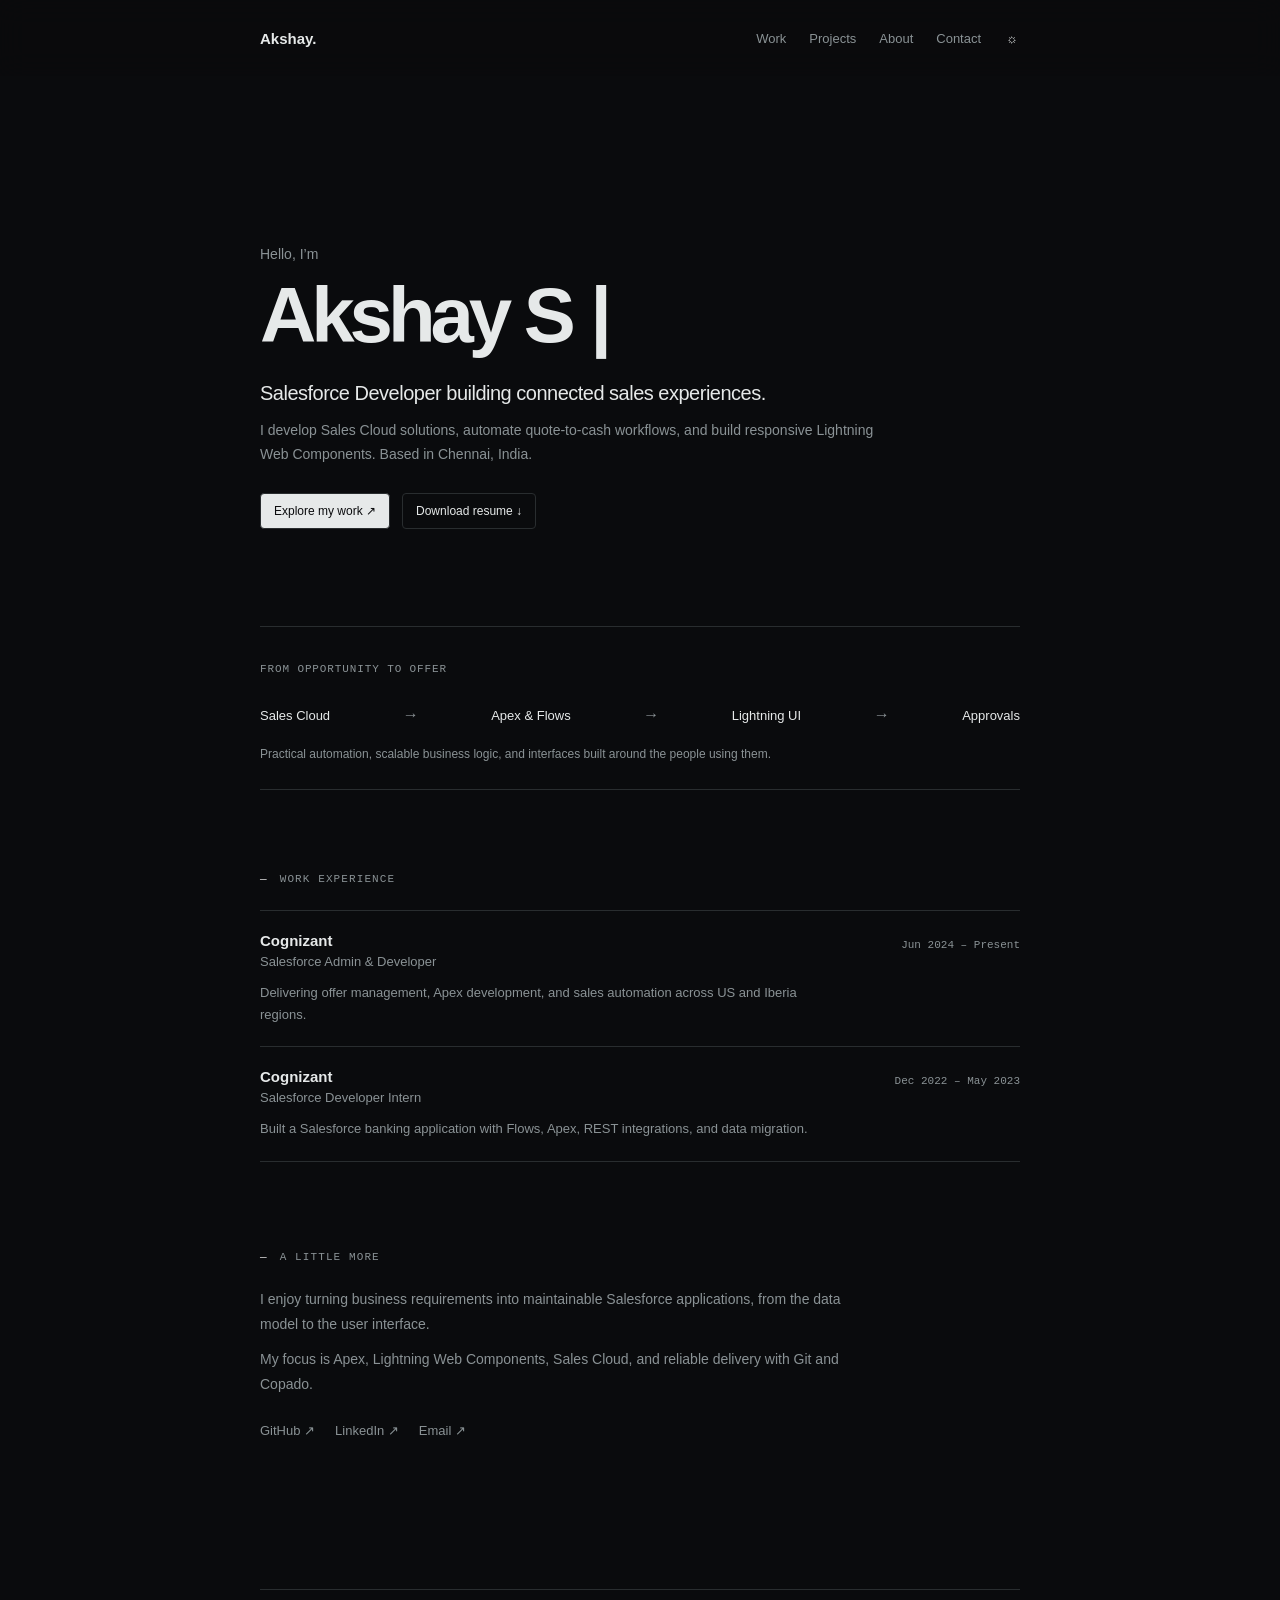
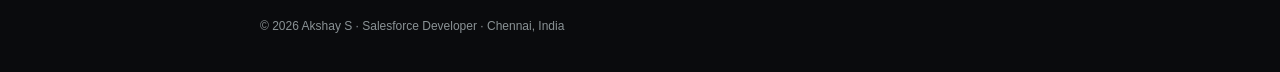
==== site/index.html @ 5028d31e "Add files via upload" ====
<!doctype html><html lang="en"><head><meta charset="UTF-8"><meta name="viewport" content="width=device-width, initial-scale=1"><meta name="theme-color" content="#0a0b0d"><meta name="description" content="Akshay S, Salesforce Developer in Chennai. Apex, Lightning Web Components, Sales Cloud, and business process automation."><meta property="og:title" content="Akshay S | Salesforce Developer"><meta property="og:type" content="website"><title>Akshay S | Salesforce Developer</title><link rel="icon" href="./favicon.svg" type="image/svg+xml"><link rel="stylesheet" href="./style.css"><script src="./script.js" defer></script></head><body><a class="skip" href="#main">Skip to content</a><header class="journal-nav"><nav aria-label="Main navigation"><a class="journal-brand" href="./">Akshay.</a><button class="journal-menu" aria-label="Toggle navigation" aria-expanded="false" aria-controls="nav-links">☰</button><div class="journal-links" id="nav-links"><a href="./work/">Work</a><a href="./projects/">Projects</a><a href="./about/">About</a><a href="./contact/">Contact</a><button class="theme-toggle" aria-label="Switch to light theme">☼</button></div></nav></header><main class="journal-main" id="main"><section class="journal-hero"><p>Hello, I’m</p><h1>Akshay S<span class="name-cursor" aria-hidden="true">|</span></h1><h2>Salesforce Developer building connected sales experiences.</h2><p class="journal-subtitle">I develop Sales Cloud solutions, automate quote-to-cash workflows, and build responsive Lightning Web Components. Based in Chennai, India.</p><div class="hero-actions"><a class="journal-button primary" href="projects/">Explore my work ↗</a><a class="journal-button" href="Akshay_S_Salesforce_Resume.pdf" download>Download resume ↓</a></div></section>
<section class="flow" aria-label="Salesforce workflow"><p>From opportunity to offer</p><div class="flow-track"><span>Sales Cloud</span><i aria-hidden="true">→</i><span>Apex &amp; Flows</span><i aria-hidden="true">→</i><span>Lightning UI</span><i aria-hidden="true">→</i><span>Approvals</span></div><small>Practical automation, scalable business logic, and interfaces built around the people using them.</small></section>
<section class="journal-section"><h2 class="journal-label"><span aria-hidden="true">—</span>Work experience</h2><div class="compact-list"><a href="work/"><div><strong>Cognizant</strong><span>Salesforce Admin &amp; Developer</span><p>Delivering offer management, Apex development, and sales automation across US and Iberia regions.</p></div><time>Jun 2024 – Present</time></a><a href="work/"><div><strong>Cognizant</strong><span>Salesforce Developer Intern</span><p>Built a Salesforce banking application with Flows, Apex, REST integrations, and data migration.</p></div><time>Dec 2022 – May 2023</time></a></div></section><section class="journal-section little-more"><h2 class="journal-label"><span aria-hidden="true">—</span>A little more</h2><p>I enjoy turning business requirements into maintainable Salesforce applications, from the data model to the user interface.</p><p>My focus is Apex, Lightning Web Components, Sales Cloud, and reliable delivery with Git and Copado.</p><div class="journal-socials"><a href="https://github.com/Akshayy-18" target="_blank" rel="noreferrer">GitHub ↗</a><a href="https://www.linkedin.com/in/akshay-s-6a8686395" target="_blank" rel="noreferrer">LinkedIn ↗</a><a href="mailto:sankarakshay08@gmail.com">Email ↗</a></div></section></main><footer class="journal-footer">© 2026 Akshay S · Salesforce Developer · Chennai, India</footer></body></html>
---- site/style.css ----
:root{--bg:#0a0b0d;--ink:#e6e9e9;--muted:#8a9295;--line:#292d2f;--accent:#e2e2e2}html[data-theme='light']{--bg:#f6f7f5;--ink:#161a1a;--muted:#626b6d;--line:#d9dddd;--accent:#444444}html[data-theme='light'] body,html[data-theme='light'] .journal-nav{background:var(--bg);color:var(--ink)}body{background:var(--bg);color:var(--ink);transition:background .2s,color .2s}.nav-wrap,footer:not(.journal-footer){display:none}.journal-nav{position:sticky;top:0;z-index:10;background:color-mix(in srgb,var(--bg) 90%,transparent);backdrop-filter:blur(14px)}.journal-nav nav,.journal-main,.journal-footer{width:min(760px,calc(100% - 44px));margin:auto}.journal-nav nav{height:76px;display:flex;align-items:center;justify-content:space-between}.journal-brand{font-weight:700;font-size:15px}.journal-links{display:flex;align-items:center;gap:23px;font-size:13px;color:var(--muted)}.journal-links a:hover,.journal-socials a:hover{color:var(--ink)}.theme-toggle,.journal-menu{background:transparent;color:var(--ink);border:0;display:grid;place-items:center;padding:2px;cursor:pointer}.journal-menu{display:none}.journal-hero{padding:137px 0 135px;min-height:560px;display:flex;flex-direction:column;justify-content:center}.journal-hero>p:first-child{font-size:14px;color:var(--muted);margin:0 0 14px}.journal-hero h1{font-size:clamp(52px,9vw,78px);line-height:1;letter-spacing:-.065em;margin:0 0 25px;color:var(--ink)}.journal-hero h2{font-size:20px;font-weight:500;letter-spacing:-.025em;margin:0 0 10px}.journal-subtitle{font-size:14px;line-height:1.75;color:var(--muted);max-width:630px;margin:0}.journal-section{padding:0 0 86px}.journal-label{font:11px 'DM Mono',monospace;letter-spacing:.1em;text-transform:uppercase;color:var(--muted);margin:0 0 20px}.journal-label span{color:var(--accent);padding-right:12px}.compact-list>a{display:flex;justify-content:space-between;gap:25px;padding:21px 0;border-top:1px solid var(--line);transition:.15s}.compact-list>a:last-child{border-bottom:1px solid var(--line)}.compact-list strong{display:block;font-size:15px;font-weight:600;margin-bottom:5px}.compact-list span{display:block;color:var(--muted);font-size:13px}.compact-list p{font-size:13px;color:var(--muted);line-height:1.65;margin:13px 0 0;max-width:560px}.compact-list time,.detail-head time{font:11px 'DM Mono',monospace;color:var(--muted);white-space:nowrap;padding-top:4px}.compact-list>a:hover strong{color:var(--accent)}.little-more{max-width:610px}.little-more>p{font-size:14px;line-height:1.75;color:var(--muted);margin:0 0 11px}.journal-socials{display:flex;gap:20px;margin-top:27px;font-size:13px;color:var(--muted)}.journal-footer{border-top:1px solid var(--line);padding:29px 0 38px;font-size:12px;color:var(--muted)}.page-intro{padding:85px 0 68px;max-width:680px}.back{display:inline-flex;align-items:center;gap:7px;color:var(--muted);font-size:12px;margin-bottom:55px}.page-intro>p{font:11px 'DM Mono',monospace;letter-spacing:.1em;text-transform:uppercase;color:var(--accent);margin:0 0 15px}.page-intro h1{font-size:clamp(38px,6vw,58px);line-height:1.07;letter-spacing:-.055em;margin:0;color:var(--ink)}.page-intro>span{font-size:13px;color:var(--muted);display:block;margin-top:15px}.detail-block{border-top:1px solid var(--line);padding:28px 0}.detail-block.secondary-detail{border-bottom:1px solid var(--line)}.detail-head{display:flex;justify-content:space-between;gap:20px}.detail-head h2{font-size:17px;margin:0 0 5px}.detail-head p,.secondary-detail>p{font-size:13px;color:var(--muted);margin:0}.detail-lead{font-size:15px;line-height:1.7;margin:27px 0 19px}.detail-block ul{padding-left:19px;margin:0;display:grid;gap:10px}.detail-block li{font-size:13px;line-height:1.65;color:var(--muted)}.small-detail,.credentials,.about-copy,.project-overview,.project-architecture,.decision-block,.implementation{padding:68px 0;border-bottom:1px solid var(--line)}.small-detail p,.about-copy p,.project-overview>p{font-size:15px;line-height:1.8;color:var(--muted);max-width:650px;margin:0}.about-copy p:first-child{font-size:20px;line-height:1.55;color:var(--ink);margin-bottom:25px}.project-listing{display:block;border-top:1px solid var(--line);border-bottom:1px solid var(--line);padding:29px 0;color:var(--muted)}.project-listing p{font:11px 'DM Mono',monospace;color:var(--accent);text-transform:uppercase;margin:0 0 22px}.project-listing h2{display:flex;align-items:center;justify-content:space-between;color:var(--ink);font-size:30px;letter-spacing:-.045em;margin:0 0 8px}.project-listing span{font-size:13px}.project-listing div{font-size:13px;line-height:1.7;max-width:600px;margin-top:20px}.project-listing:hover h2{color:var(--accent)}.project-architecture .architecture{max-width:none}.decision-block>div{display:grid;grid-template-columns:1fr 1fr;gap:10px}.decision-block article{border:1px solid var(--line);padding:17px}.decision-block h3{font-size:13px;margin:0 0 8px}.decision-block p,.implementation p{font-size:13px;color:var(--muted);line-height:1.7;margin:0}.implementation>div{display:grid;gap:15px;max-width:700px}.implementation b{color:var(--ink)}.journal-button{margin-top:26px;display:inline-flex;align-items:center;gap:8px;border:1px solid var(--line);padding:10px 13px;font-size:12px}.credentials p{border-top:1px solid var(--line);padding:14px 0;margin:0;font-size:13px;color:var(--muted)}.credentials p:last-child{border-bottom:1px solid var(--line)}.credentials span{float:right;font:11px 'DM Mono',monospace}.contact-page{min-height:570px}.contact-list{margin-top:35px;display:grid;gap:13px}.contact-list a{font-size:15px;color:var(--muted);display:flex;align-items:center;gap:6px}.contact-list a:hover{color:var(--accent)}@media(max-width:620px){.journal-nav nav,.journal-main,.journal-footer{width:min(100% - 36px,760px)}.journal-nav nav{height:64px}.journal-menu{display:block}.journal-links{display:none;position:absolute;top:64px;left:0;right:0;background:var(--bg);border-top:1px solid var(--line);border-bottom:1px solid var(--line);padding:10px 18px;flex-direction:column;align-items:flex-start;gap:0}.journal-links.open{display:flex}.journal-links a,.theme-toggle{padding:11px 0}.journal-hero{padding:92px 0 86px;min-height:480px}.journal-hero h1{font-size:52px}.journal-hero h2{font-size:18px}.journal-section{padding-bottom:65px}.compact-list>a{gap:13px}.compact-list time{font-size:10px}.page-intro{padding:60px 0 50px}.back{margin-bottom:38px}.detail-head{flex-direction:column;gap:6px}.decision-block>div{grid-template-columns:1fr}.small-detail,.credentials,.about-copy,.project-overview,.project-architecture,.decision-block,.implementation{padding:48px 0}}

.name-cursor{display:inline-block;margin-left:.25em;font-weight:700;letter-spacing:0;animation:name-cursor-blink 1s steps(1,end) infinite}@keyframes name-cursor-blink{0%,49%{opacity:1}50%,100%{opacity:0}}@media(prefers-reduced-motion:reduce){.name-cursor{animation:none}}

*{box-sizing:border-box}html{scroll-behavior:smooth}body{margin:0;font-family:Inter,Arial,sans-serif;-webkit-font-smoothing:antialiased}a{color:inherit;text-decoration:none}button{font:inherit}a:focus-visible,button:focus-visible,summary:focus-visible{outline:2px solid #a9d7f5;outline-offset:6px}.skip{position:absolute;left:16px;top:-60px}.skip:focus{top:12px;z-index:100;background:var(--bg);padding:12px}.journal-hero{padding-bottom:65px;min-height:550px}.journal-hero h2{line-height:1.45}.hero-actions{display:flex;gap:12px;flex-wrap:wrap}.journal-button{border-radius:4px}.journal-button:hover{background:var(--line)}.journal-button.primary{background:var(--ink);color:var(--bg)}.journal-footer{margin-top:65px}.flow{margin:0 0 80px;padding:25px 0;border-top:1px solid var(--line);border-bottom:1px solid var(--line)}.flow>p{font:11px monospace;letter-spacing:.08em;text-transform:uppercase;color:var(--muted)}.flow-track{display:flex;align-items:center;justify-content:space-between;gap:10px;padding:20px 0}.flow-track span{font-size:13px}.flow-track i{font-style:normal;color:var(--muted)}.flow small{font-size:12px;line-height:1.7;color:var(--muted)}.tags{display:flex;gap:8px;flex-wrap:wrap;margin:20px 0}.tags span{font:11px monospace;border:1px solid var(--line);padding:7px 10px;color:var(--muted);border-radius:3px}.project-listing{margin-bottom:20px}.project-listing h2{line-height:1.3}.project-listing details{margin-top:20px;font-size:13px;line-height:1.8}.project-listing summary{cursor:pointer;color:var(--ink)}.project-listing details p{font:inherit;text-transform:none;line-height:1.8;margin-top:15px}.credential-note{font-size:12px;color:var(--muted);line-height:1.7}.skill-row{padding:16px 0;border-top:1px solid var(--line)}.skill-row h3{font-size:13px;margin:0 0 10px}.skill-row p{font-size:13px}.contact-list a{overflow-wrap:anywhere}.compact-list time{line-height:1.7}.journal-label{line-height:1.8}.credentials{padding-top:10px}.page-intro{padding-bottom:45px}@media(max-width:620px){.compact-list>a{flex-direction:column}.flow-track{flex-wrap:wrap;justify-content:flex-start;gap:14px}.journal-hero{min-height:480px}.project-listing h2{font-size:25px}.contact-list a{font-size:14px}}@media(prefers-reduced-motion:reduce){html{scroll-behavior:auto}*{transition:none!important}}
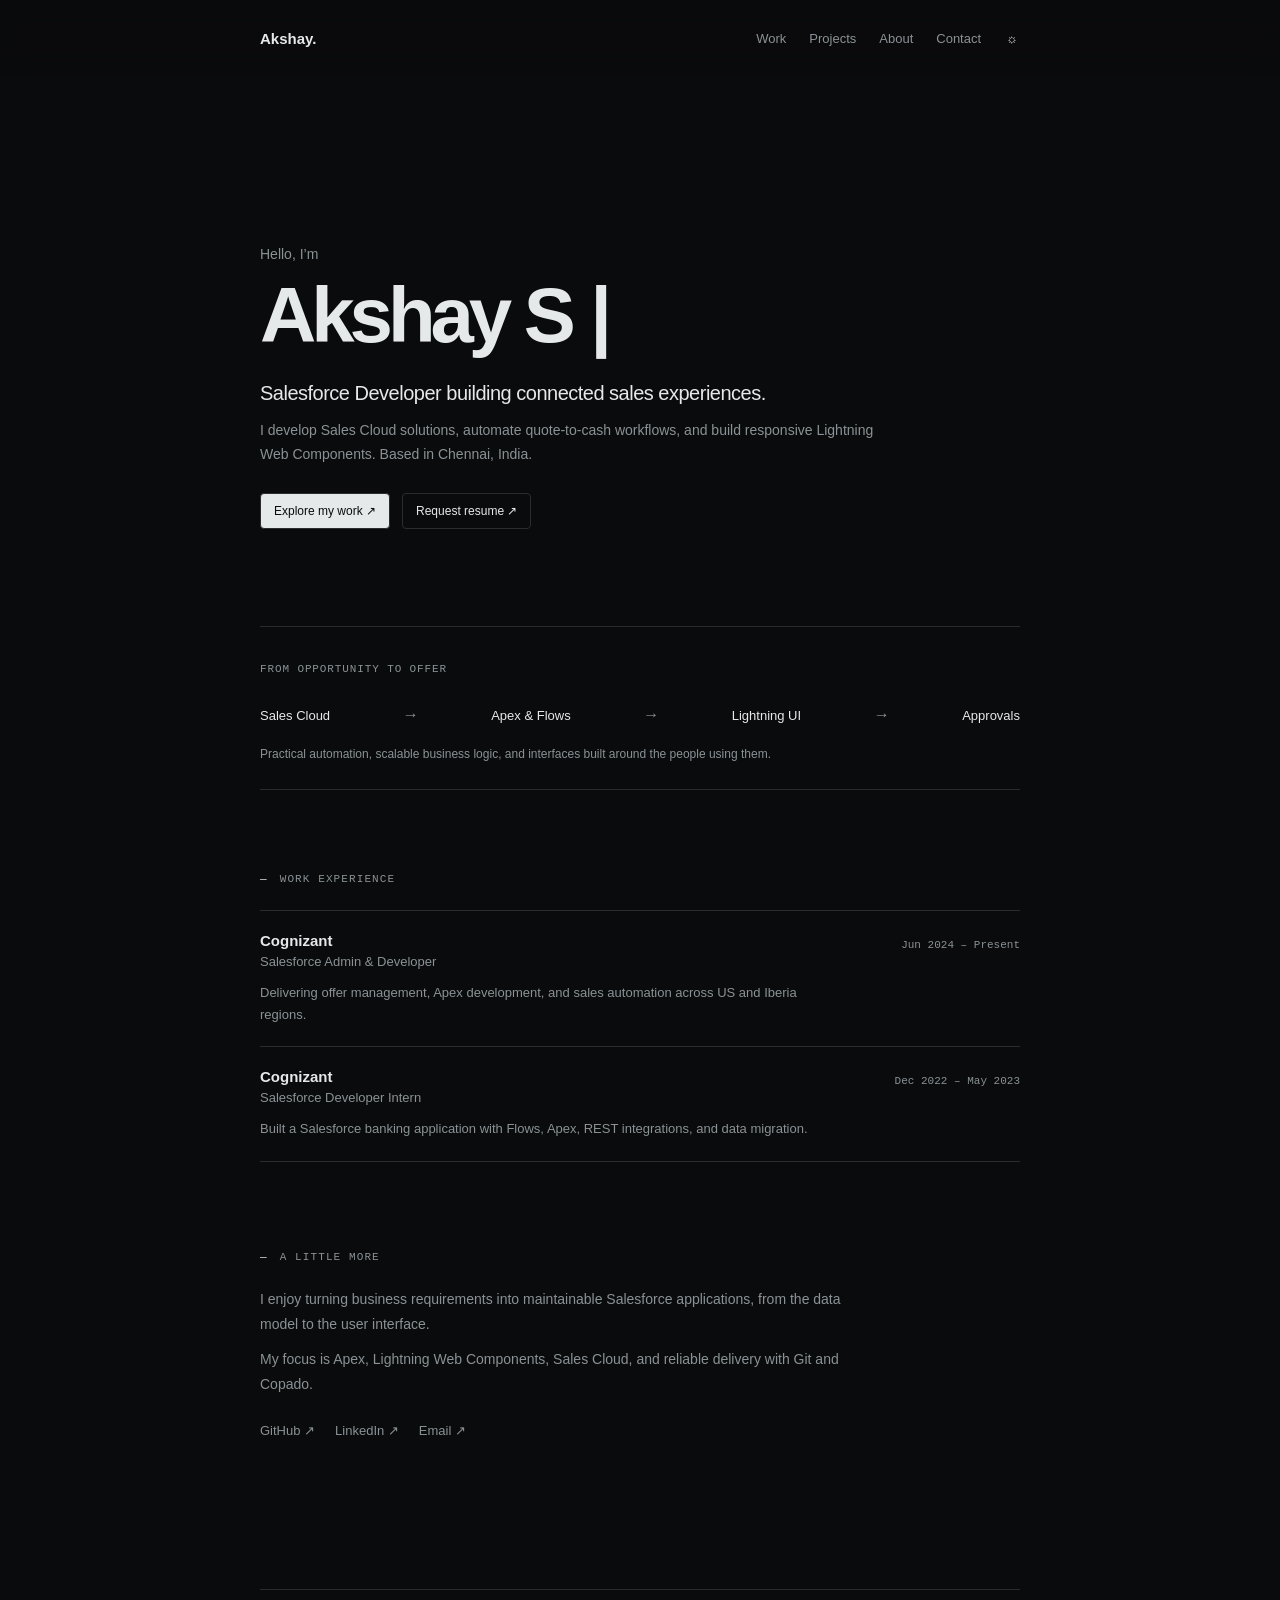
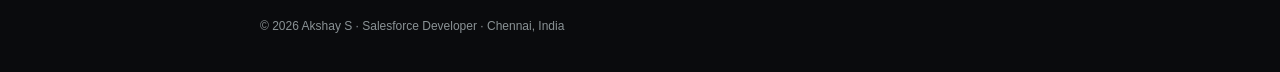
==== commit 3508e09c: "Add files via upload" ====
--- a/site/index.html
+++ b/site/index.html
@@ -1,3 +1,3 @@
-<!doctype html><html lang="en"><head><meta charset="UTF-8"><meta name="viewport" content="width=device-width, initial-scale=1"><meta name="theme-color" content="#0a0b0d"><meta name="description" content="Akshay S, Salesforce Developer in Chennai. Apex, Lightning Web Components, Sales Cloud, and business process automation."><meta property="og:title" content="Akshay S | Salesforce Developer"><meta property="og:type" content="website"><title>Akshay S | Salesforce Developer</title><link rel="icon" href="./favicon.svg" type="image/svg+xml"><link rel="stylesheet" href="./style.css"><script src="./script.js" defer></script></head><body><a class="skip" href="#main">Skip to content</a><header class="journal-nav"><nav aria-label="Main navigation"><a class="journal-brand" href="./">Akshay.</a><button class="journal-menu" aria-label="Toggle navigation" aria-expanded="false" aria-controls="nav-links">☰</button><div class="journal-links" id="nav-links"><a href="./work/">Work</a><a href="./projects/">Projects</a><a href="./about/">About</a><a href="./contact/">Contact</a><button class="theme-toggle" aria-label="Switch to light theme">☼</button></div></nav></header><main class="journal-main" id="main"><section class="journal-hero"><p>Hello, I’m</p><h1>Akshay S<span class="name-cursor" aria-hidden="true">|</span></h1><h2>Salesforce Developer building connected sales experiences.</h2><p class="journal-subtitle">I develop Sales Cloud solutions, automate quote-to-cash workflows, and build responsive Lightning Web Components. Based in Chennai, India.</p><div class="hero-actions"><a class="journal-button primary" href="projects/">Explore my work ↗</a><a class="journal-button" href="Akshay_S_Salesforce_Resume.pdf" download>Download resume ↓</a></div></section>
+<!doctype html><html lang="en"><head><meta charset="UTF-8"><meta name="viewport" content="width=device-width, initial-scale=1"><meta name="theme-color" content="#0a0b0d"><meta name="description" content="Akshay S, Salesforce Developer in Chennai. Apex, Lightning Web Components, Sales Cloud, and business process automation."><meta property="og:title" content="Akshay S | Salesforce Developer"><meta property="og:type" content="website"><title>Akshay S | Salesforce Developer</title><link rel="icon" href="./favicon.svg" type="image/svg+xml"><link rel="stylesheet" href="./style.css"><script src="./script.js" defer></script></head><body><a class="skip" href="#main">Skip to content</a><header class="journal-nav"><nav aria-label="Main navigation"><a class="journal-brand" href="./">Akshay.</a><button class="journal-menu" aria-label="Toggle navigation" aria-expanded="false" aria-controls="nav-links">☰</button><div class="journal-links" id="nav-links"><a href="./work/">Work</a><a href="./projects/">Projects</a><a href="./about/">About</a><a href="./contact/">Contact</a><button class="theme-toggle" aria-label="Switch to light theme">☼</button></div></nav></header><main class="journal-main" id="main"><section class="journal-hero"><p>Hello, I’m</p><h1>Akshay S<span class="name-cursor" aria-hidden="true">|</span></h1><h2>Salesforce Developer building connected sales experiences.</h2><p class="journal-subtitle">I develop Sales Cloud solutions, automate quote-to-cash workflows, and build responsive Lightning Web Components. Based in Chennai, India.</p><div class="hero-actions"><a class="journal-button primary" href="projects/">Explore my work ↗</a><a class="journal-button" href="mailto:sankarakshay08@gmail.com?subject=Resume%20request">Request resume ↗</a></div></section>
 <section class="flow" aria-label="Salesforce workflow"><p>From opportunity to offer</p><div class="flow-track"><span>Sales Cloud</span><i aria-hidden="true">→</i><span>Apex &amp; Flows</span><i aria-hidden="true">→</i><span>Lightning UI</span><i aria-hidden="true">→</i><span>Approvals</span></div><small>Practical automation, scalable business logic, and interfaces built around the people using them.</small></section>
 <section class="journal-section"><h2 class="journal-label"><span aria-hidden="true">—</span>Work experience</h2><div class="compact-list"><a href="work/"><div><strong>Cognizant</strong><span>Salesforce Admin &amp; Developer</span><p>Delivering offer management, Apex development, and sales automation across US and Iberia regions.</p></div><time>Jun 2024 – Present</time></a><a href="work/"><div><strong>Cognizant</strong><span>Salesforce Developer Intern</span><p>Built a Salesforce banking application with Flows, Apex, REST integrations, and data migration.</p></div><time>Dec 2022 – May 2023</time></a></div></section><section class="journal-section little-more"><h2 class="journal-label"><span aria-hidden="true">—</span>A little more</h2><p>I enjoy turning business requirements into maintainable Salesforce applications, from the data model to the user interface.</p><p>My focus is Apex, Lightning Web Components, Sales Cloud, and reliable delivery with Git and Copado.</p><div class="journal-socials"><a href="https://github.com/Akshayy-18" target="_blank" rel="noreferrer">GitHub ↗</a><a href="https://www.linkedin.com/in/akshay-s-6a8686395" target="_blank" rel="noreferrer">LinkedIn ↗</a><a href="mailto:sankarakshay08@gmail.com">Email ↗</a></div></section></main><footer class="journal-footer">© 2026 Akshay S · Salesforce Developer · Chennai, India</footer></body></html>
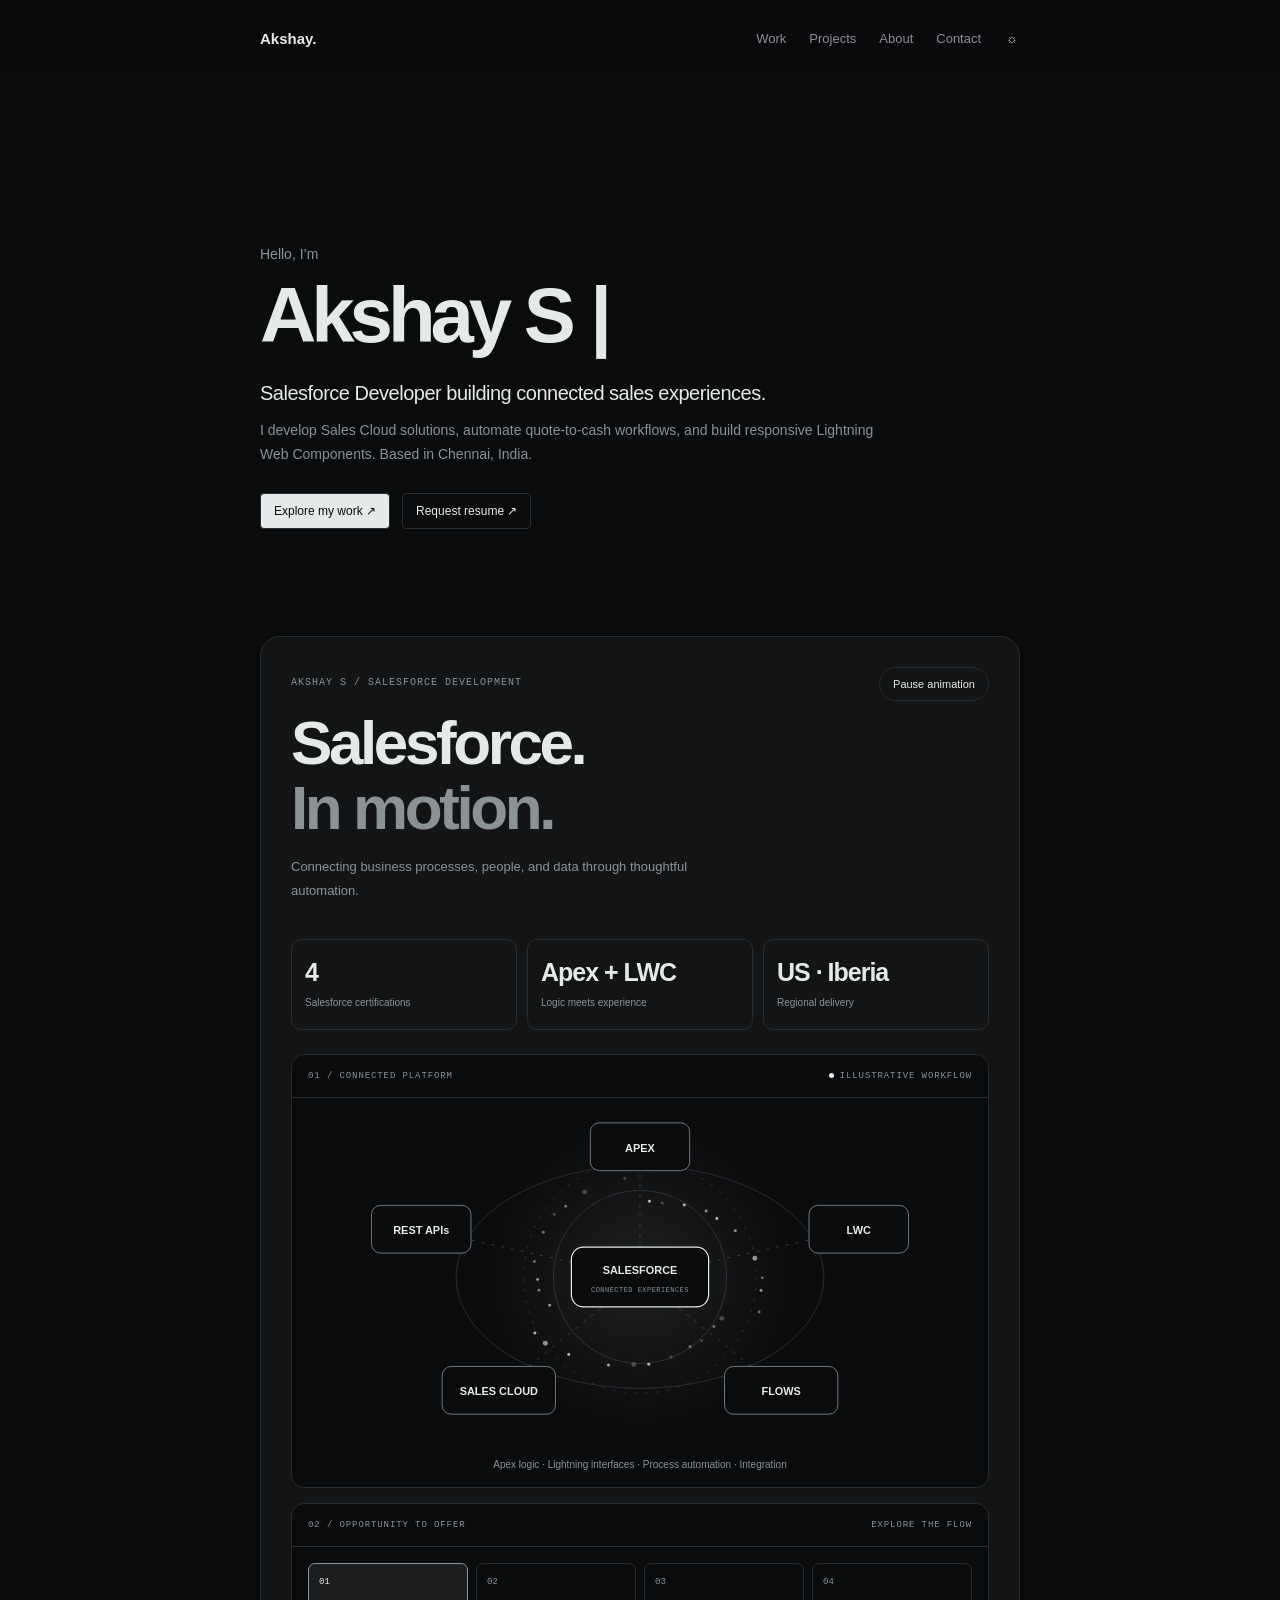
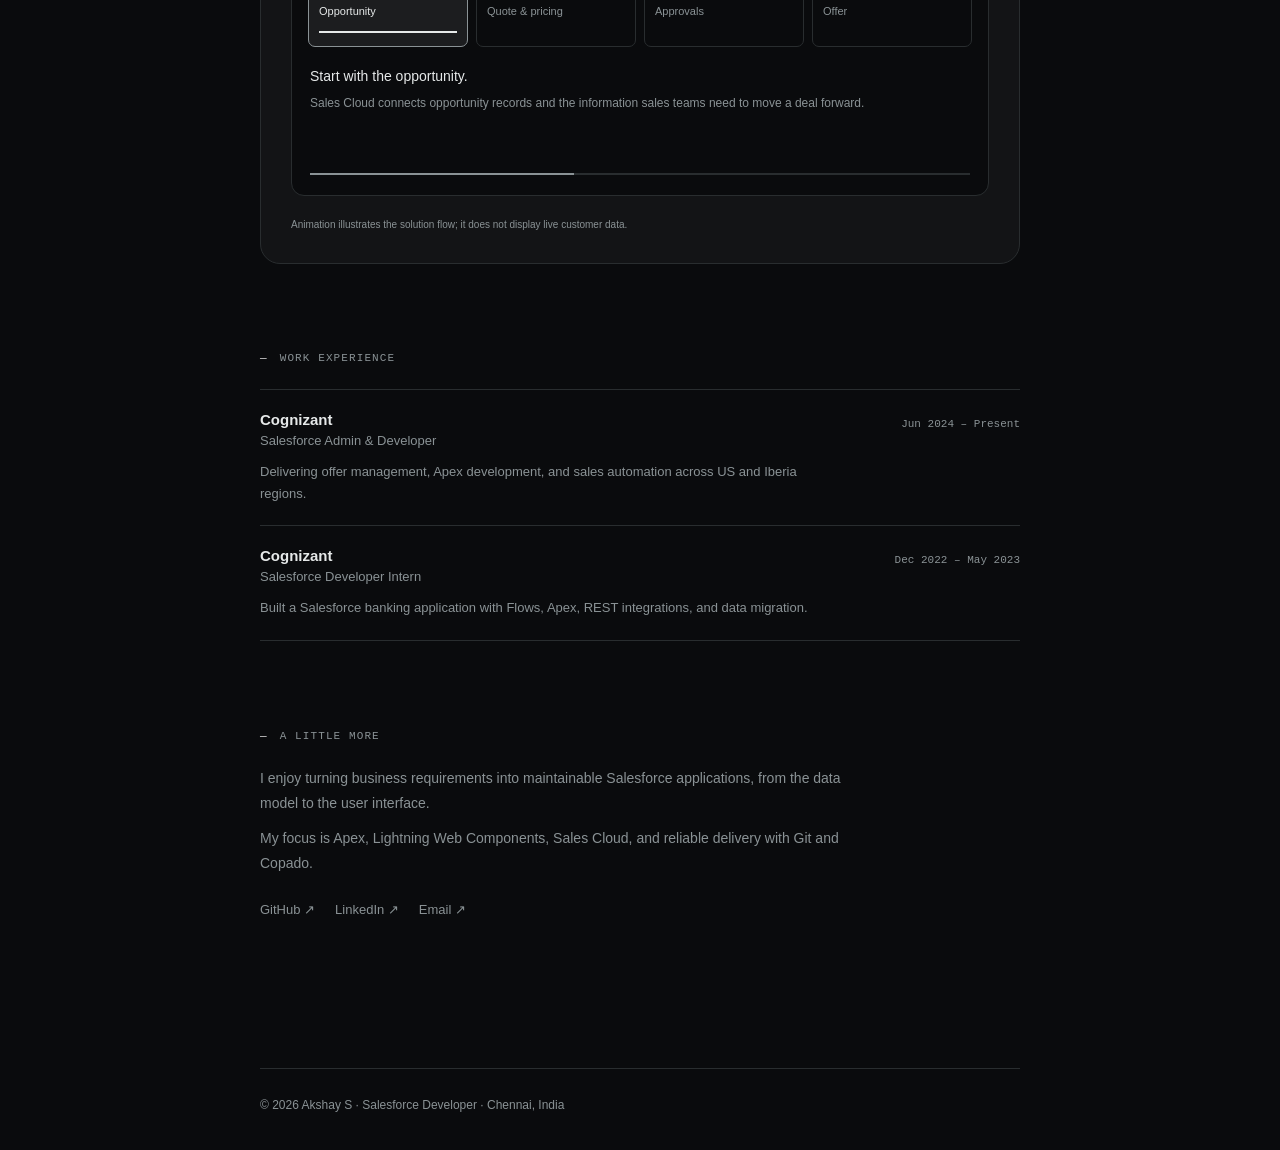
==== commit b1841aae: "Add Salesforce orbit and interactive workflow animations" ====
--- a/site/index.html
+++ b/site/index.html
@@ -1,3 +1,6 @@
 <!doctype html><html lang="en"><head><meta charset="UTF-8"><meta name="viewport" content="width=device-width, initial-scale=1"><meta name="theme-color" content="#0a0b0d"><meta name="description" content="Akshay S, Salesforce Developer in Chennai. Apex, Lightning Web Components, Sales Cloud, and business process automation."><meta property="og:title" content="Akshay S | Salesforce Developer"><meta property="og:type" content="website"><title>Akshay S | Salesforce Developer</title><link rel="icon" href="./favicon.svg" type="image/svg+xml"><link rel="stylesheet" href="./style.css"><script src="./script.js" defer></script></head><body><a class="skip" href="#main">Skip to content</a><header class="journal-nav"><nav aria-label="Main navigation"><a class="journal-brand" href="./">Akshay.</a><button class="journal-menu" aria-label="Toggle navigation" aria-expanded="false" aria-controls="nav-links">☰</button><div class="journal-links" id="nav-links"><a href="./work/">Work</a><a href="./projects/">Projects</a><a href="./about/">About</a><a href="./contact/">Contact</a><button class="theme-toggle" aria-label="Switch to light theme">☼</button></div></nav></header><main class="journal-main" id="main"><section class="journal-hero"><p>Hello, I’m</p><h1>Akshay S<span class="name-cursor" aria-hidden="true">|</span></h1><h2>Salesforce Developer building connected sales experiences.</h2><p class="journal-subtitle">I develop Sales Cloud solutions, automate quote-to-cash workflows, and build responsive Lightning Web Components. Based in Chennai, India.</p><div class="hero-actions"><a class="journal-button primary" href="projects/">Explore my work ↗</a><a class="journal-button" href="mailto:sankarakshay08@gmail.com?subject=Resume%20request">Request resume ↗</a></div></section>
-<section class="flow" aria-label="Salesforce workflow"><p>From opportunity to offer</p><div class="flow-track"><span>Sales Cloud</span><i aria-hidden="true">→</i><span>Apex &amp; Flows</span><i aria-hidden="true">→</i><span>Lightning UI</span><i aria-hidden="true">→</i><span>Approvals</span></div><small>Practical automation, scalable business logic, and interfaces built around the people using them.</small></section>
+<section class="sales-motion" aria-labelledby="motion-title"><div class="motion-top"><div><p class="motion-eyebrow">AKSHAY S / SALESFORCE DEVELOPMENT</p><h2 id="motion-title">Salesforce.<br><em>In motion.</em></h2><p class="motion-intro">Connecting business processes, people, and data through thoughtful automation.</p></div><button class="motion-pause" aria-pressed="false">Pause animation</button></div>
+<div class="motion-stat-row"><div><strong>4</strong><span>Salesforce certifications</span></div><div><strong>Apex + LWC</strong><span>Logic meets experience</span></div><div><strong>US · Iberia</strong><span>Regional delivery</span></div></div>
+<div class="orbit-panel"><div class="orbit-caption"><span>01 / CONNECTED PLATFORM</span><span class="motion-signal"><i></i>ILLUSTRATIVE WORKFLOW</span></div><svg viewBox="0 0 700 360" role="img" aria-labelledby="orbit-title orbit-desc"><title id="orbit-title">Salesforce connected platform</title><desc id="orbit-desc">Apex, Lightning Web Components, Flows, Sales Cloud, and REST APIs connect around Salesforce. Moving particles illustrate connections.</desc><defs><radialGradient id="orbit-glow"><stop stop-color="currentColor" stop-opacity=".09"/><stop offset="1" stop-color="currentColor" stop-opacity="0"/></radialGradient></defs><circle cx="350" cy="180" r="155" fill="url(#orbit-glow)"/><g class="orbit-rings"><circle cx="350" cy="180" r="117"/><circle cx="350" cy="180" r="87"/><ellipse cx="350" cy="180" rx="185" ry="112"/></g><g class="orbit-lines"><path d="M350 180L350 49M350 180L570 132M350 180L492 294M350 180L208 294M350 180L130 132"/></g><g class="orbit-dots" aria-hidden="true"></g><g class="orbit-node"><rect x="300" y="25" width="100" height="48" rx="9"/><text x="350" y="54">APEX</text><rect x="520" y="108" width="100" height="48" rx="9"/><text x="570" y="137">LWC</text><rect x="435" y="270" width="114" height="48" rx="9"/><text x="492" y="299">FLOWS</text><rect x="151" y="270" width="114" height="48" rx="9"/><text x="208" y="299">SALES CLOUD</text><rect x="80" y="108" width="100" height="48" rx="9"/><text x="130" y="137">REST APIs</text></g><g class="orbit-center"><rect x="281" y="150" width="138" height="60" rx="12"/><text x="350" y="177">SALESFORCE</text><text class="orbit-sub" x="350" y="195">CONNECTED EXPERIENCES</text></g></svg><p>Apex logic · Lightning interfaces · Process automation · Integration</p></div>
+<div class="journey-panel"><div class="orbit-caption"><span>02 / OPPORTUNITY TO OFFER</span><span>EXPLORE THE FLOW</span></div><div class="journey-stages" role="group" aria-label="Explore sales workflow"><button class="journey-stage active" data-stage="0" aria-pressed="true"><small>01</small><strong>Opportunity</strong><i></i></button><button class="journey-stage" data-stage="1" aria-pressed="false"><small>02</small><strong>Quote &amp; pricing</strong><i></i></button><button class="journey-stage" data-stage="2" aria-pressed="false"><small>03</small><strong>Approvals</strong><i></i></button><button class="journey-stage" data-stage="3" aria-pressed="false"><small>04</small><strong>Offer</strong><i></i></button></div><div class="journey-detail"><h3>Start with the opportunity.</h3><p>Sales Cloud connects opportunity records and the information sales teams need to move a deal forward.</p></div><div class="journey-progress" aria-hidden="true"><i></i></div></div><p class="motion-note">Animation illustrates the solution flow; it does not display live customer data.</p></section>
 <section class="journal-section"><h2 class="journal-label"><span aria-hidden="true">—</span>Work experience</h2><div class="compact-list"><a href="work/"><div><strong>Cognizant</strong><span>Salesforce Admin &amp; Developer</span><p>Delivering offer management, Apex development, and sales automation across US and Iberia regions.</p></div><time>Jun 2024 – Present</time></a><a href="work/"><div><strong>Cognizant</strong><span>Salesforce Developer Intern</span><p>Built a Salesforce banking application with Flows, Apex, REST integrations, and data migration.</p></div><time>Dec 2022 – May 2023</time></a></div></section><section class="journal-section little-more"><h2 class="journal-label"><span aria-hidden="true">—</span>A little more</h2><p>I enjoy turning business requirements into maintainable Salesforce applications, from the data model to the user interface.</p><p>My focus is Apex, Lightning Web Components, Sales Cloud, and reliable delivery with Git and Copado.</p><div class="journal-socials"><a href="https://github.com/Akshayy-18" target="_blank" rel="noreferrer">GitHub ↗</a><a href="https://www.linkedin.com/in/akshay-s-6a8686395" target="_blank" rel="noreferrer">LinkedIn ↗</a><a href="mailto:sankarakshay08@gmail.com">Email ↗</a></div></section></main><footer class="journal-footer">© 2026 Akshay S · Salesforce Developer · Chennai, India</footer></body></html>
--- a/site/style.css
+++ b/site/style.css
@@ -3,3 +3,5 @@
 .name-cursor{display:inline-block;margin-left:.25em;font-weight:700;letter-spacing:0;animation:name-cursor-blink 1s steps(1,end) infinite}@keyframes name-cursor-blink{0%,49%{opacity:1}50%,100%{opacity:0}}@media(prefers-reduced-motion:reduce){.name-cursor{animation:none}}
 
 *{box-sizing:border-box}html{scroll-behavior:smooth}body{margin:0;font-family:Inter,Arial,sans-serif;-webkit-font-smoothing:antialiased}a{color:inherit;text-decoration:none}button{font:inherit}a:focus-visible,button:focus-visible,summary:focus-visible{outline:2px solid #a9d7f5;outline-offset:6px}.skip{position:absolute;left:16px;top:-60px}.skip:focus{top:12px;z-index:100;background:var(--bg);padding:12px}.journal-hero{padding-bottom:65px;min-height:550px}.journal-hero h2{line-height:1.45}.hero-actions{display:flex;gap:12px;flex-wrap:wrap}.journal-button{border-radius:4px}.journal-button:hover{background:var(--line)}.journal-button.primary{background:var(--ink);color:var(--bg)}.journal-footer{margin-top:65px}.flow{margin:0 0 80px;padding:25px 0;border-top:1px solid var(--line);border-bottom:1px solid var(--line)}.flow>p{font:11px monospace;letter-spacing:.08em;text-transform:uppercase;color:var(--muted)}.flow-track{display:flex;align-items:center;justify-content:space-between;gap:10px;padding:20px 0}.flow-track span{font-size:13px}.flow-track i{font-style:normal;color:var(--muted)}.flow small{font-size:12px;line-height:1.7;color:var(--muted)}.tags{display:flex;gap:8px;flex-wrap:wrap;margin:20px 0}.tags span{font:11px monospace;border:1px solid var(--line);padding:7px 10px;color:var(--muted);border-radius:3px}.project-listing{margin-bottom:20px}.project-listing h2{line-height:1.3}.project-listing details{margin-top:20px;font-size:13px;line-height:1.8}.project-listing summary{cursor:pointer;color:var(--ink)}.project-listing details p{font:inherit;text-transform:none;line-height:1.8;margin-top:15px}.credential-note{font-size:12px;color:var(--muted);line-height:1.7}.skill-row{padding:16px 0;border-top:1px solid var(--line)}.skill-row h3{font-size:13px;margin:0 0 10px}.skill-row p{font-size:13px}.contact-list a{overflow-wrap:anywhere}.compact-list time{line-height:1.7}.journal-label{line-height:1.8}.credentials{padding-top:10px}.page-intro{padding-bottom:45px}@media(max-width:620px){.compact-list>a{flex-direction:column}.flow-track{flex-wrap:wrap;justify-content:flex-start;gap:14px}.journal-hero{min-height:480px}.project-listing h2{font-size:25px}.contact-list a{font-size:14px}}@media(prefers-reduced-motion:reduce){html{scroll-behavior:auto}*{transition:none!important}}
+
+.sales-motion{margin:10px 0 85px;padding:clamp(20px,4vw,30px);border:1px solid var(--line);border-radius:20px;background:color-mix(in srgb,var(--bg) 96%,var(--ink));overflow:hidden}.motion-top{display:flex;justify-content:space-between;gap:20px;align-items:flex-start}.motion-eyebrow,.orbit-caption,.motion-signal{font:10px monospace;letter-spacing:.1em;color:var(--muted)}.motion-top h2{font-size:clamp(40px,7vw,62px);line-height:1.05;letter-spacing:-.055em;margin:22px 0 15px}.motion-top h2 em{font-style:normal;color:var(--muted)}.motion-intro{font-size:13px;line-height:1.8;color:var(--muted);max-width:430px}.motion-pause{flex-shrink:0;background:transparent;border:1px solid var(--line);border-radius:30px;padding:10px 13px;color:var(--ink);font-size:11px;cursor:pointer}.motion-pause:hover{background:var(--line)}.motion-stat-row{display:grid;grid-template-columns:repeat(3,minmax(0,1fr));gap:10px;margin:24px 0}.motion-stat-row>div{border:1px solid var(--line);border-radius:10px;padding:18px 13px}.motion-stat-row strong{display:block;font-size:clamp(18px,3vw,25px);letter-spacing:-.04em}.motion-stat-row span{display:block;font-size:10px;line-height:1.6;color:var(--muted);margin-top:8px}.orbit-panel,.journey-panel{border:1px solid var(--line);border-radius:13px;overflow:hidden;margin-top:15px;background:var(--bg)}.orbit-caption{padding:16px;border-bottom:1px solid var(--line);display:flex;justify-content:space-between;gap:12px;flex-wrap:wrap;font-size:9px}.motion-signal{font-size:9px;display:flex;align-items:center;gap:6px}.motion-signal i{width:5px;height:5px;border-radius:50%;background:var(--ink);animation:signal-pulse 2.4s ease-in-out infinite}.orbit-panel svg{width:100%;height:auto;display:block;color:var(--ink)}.orbit-rings{fill:none;stroke:var(--muted);stroke-width:.7;opacity:.35}.orbit-rings circle:first-child{stroke-dasharray:3 8;transform-origin:350px 180px;animation:orbit-spin 70s linear infinite}.orbit-lines{stroke:var(--muted);fill:none;stroke-dasharray:3 7;opacity:.35}.orbit-node rect,.orbit-center rect{fill:var(--bg);stroke:var(--muted);stroke-width:.8}.orbit-center rect{stroke:var(--ink);stroke-width:1.2}.orbit-node text,.orbit-center text{text-anchor:middle;fill:var(--ink);font:600 11px Arial,sans-serif}.orbit-center .orbit-sub{font:7px monospace;letter-spacing:.5px;fill:var(--muted)}.orbit-dots circle{fill:var(--ink)}.orbit-panel>p{font-size:10px;line-height:1.7;text-align:center;color:var(--muted);padding:0 15px 14px;margin:0}.journey-stages{display:grid;grid-template-columns:repeat(4,minmax(0,1fr));gap:8px;padding:16px}.journey-stage{position:relative;text-align:left;padding:13px 10px;background:var(--bg);border:1px solid var(--line);border-radius:7px;color:var(--muted);cursor:pointer;transition:border-color .25s,background .25s,color .25s}.journey-stage small{font:9px monospace;display:block;margin-bottom:16px}.journey-stage strong{display:block;font-size:11px;line-height:1.5;font-weight:500}.journey-stage.active{border-color:var(--muted);color:var(--ink);background:color-mix(in srgb,var(--bg) 92%,var(--ink))}.journey-stage i{display:block;height:2px;background:var(--ink);margin-top:12px;transform:scaleX(0);transform-origin:left;transition:transform .3s}.journey-stage.active i{transform:scaleX(1)}.journey-detail{padding:0 18px 18px;min-height:105px}.journey-detail h3{font-size:14px;font-weight:500;margin:5px 0 9px}.journey-detail p{font-size:12px;line-height:1.8;color:var(--muted);margin:0}.journey-progress{height:2px;background:var(--line);margin:0 18px 20px;overflow:hidden}.journey-progress i{display:block;height:100%;width:100%;background:var(--muted);transform:scaleX(0);transform-origin:left}.motion-note{font-size:10px;line-height:1.7;color:var(--muted);margin:20px 0 0}.journal-button,.project-listing,.compact-list>a{transition:transform .25s,background .25s}.journal-button:hover{transform:translateY(-2px)}.project-listing:hover{transform:translateX(3px)}.journal-links a{position:relative}.journal-links a:after{content:'';position:absolute;left:0;right:0;bottom:-5px;height:1px;background:var(--ink);transform:scaleX(0);transform-origin:left;transition:transform .25s}.journal-links a:hover:after{transform:scaleX(1)}.reveal-ready{opacity:0;transform:translateY(18px);transition:opacity .7s ease,transform .7s ease}.reveal-ready.is-visible{opacity:1;transform:translateY(0)}.motion-paused .orbit-rings circle,.motion-paused .motion-signal i{animation-play-state:paused}@keyframes orbit-spin{to{transform:rotate(360deg)}}@keyframes signal-pulse{50%{opacity:.25}}@media(max-width:620px){.motion-top{flex-direction:column;gap:8px}.motion-pause{align-self:flex-start}.motion-stat-row{gap:6px}.motion-stat-row>div{padding:14px 9px}.motion-stat-row strong{font-size:17px}.motion-stat-row span{font-size:9px}.journey-stages{grid-template-columns:repeat(2,minmax(0,1fr))}.journey-detail{min-height:130px}.orbit-node text{font-size:12px}.sales-motion{padding:17px;margin-bottom:65px}}@media(prefers-reduced-motion:reduce){.orbit-rings circle,.motion-signal i{animation:none!important}.reveal-ready{opacity:1;transform:none;transition:none}.journal-button:hover,.project-listing:hover{transform:none}}
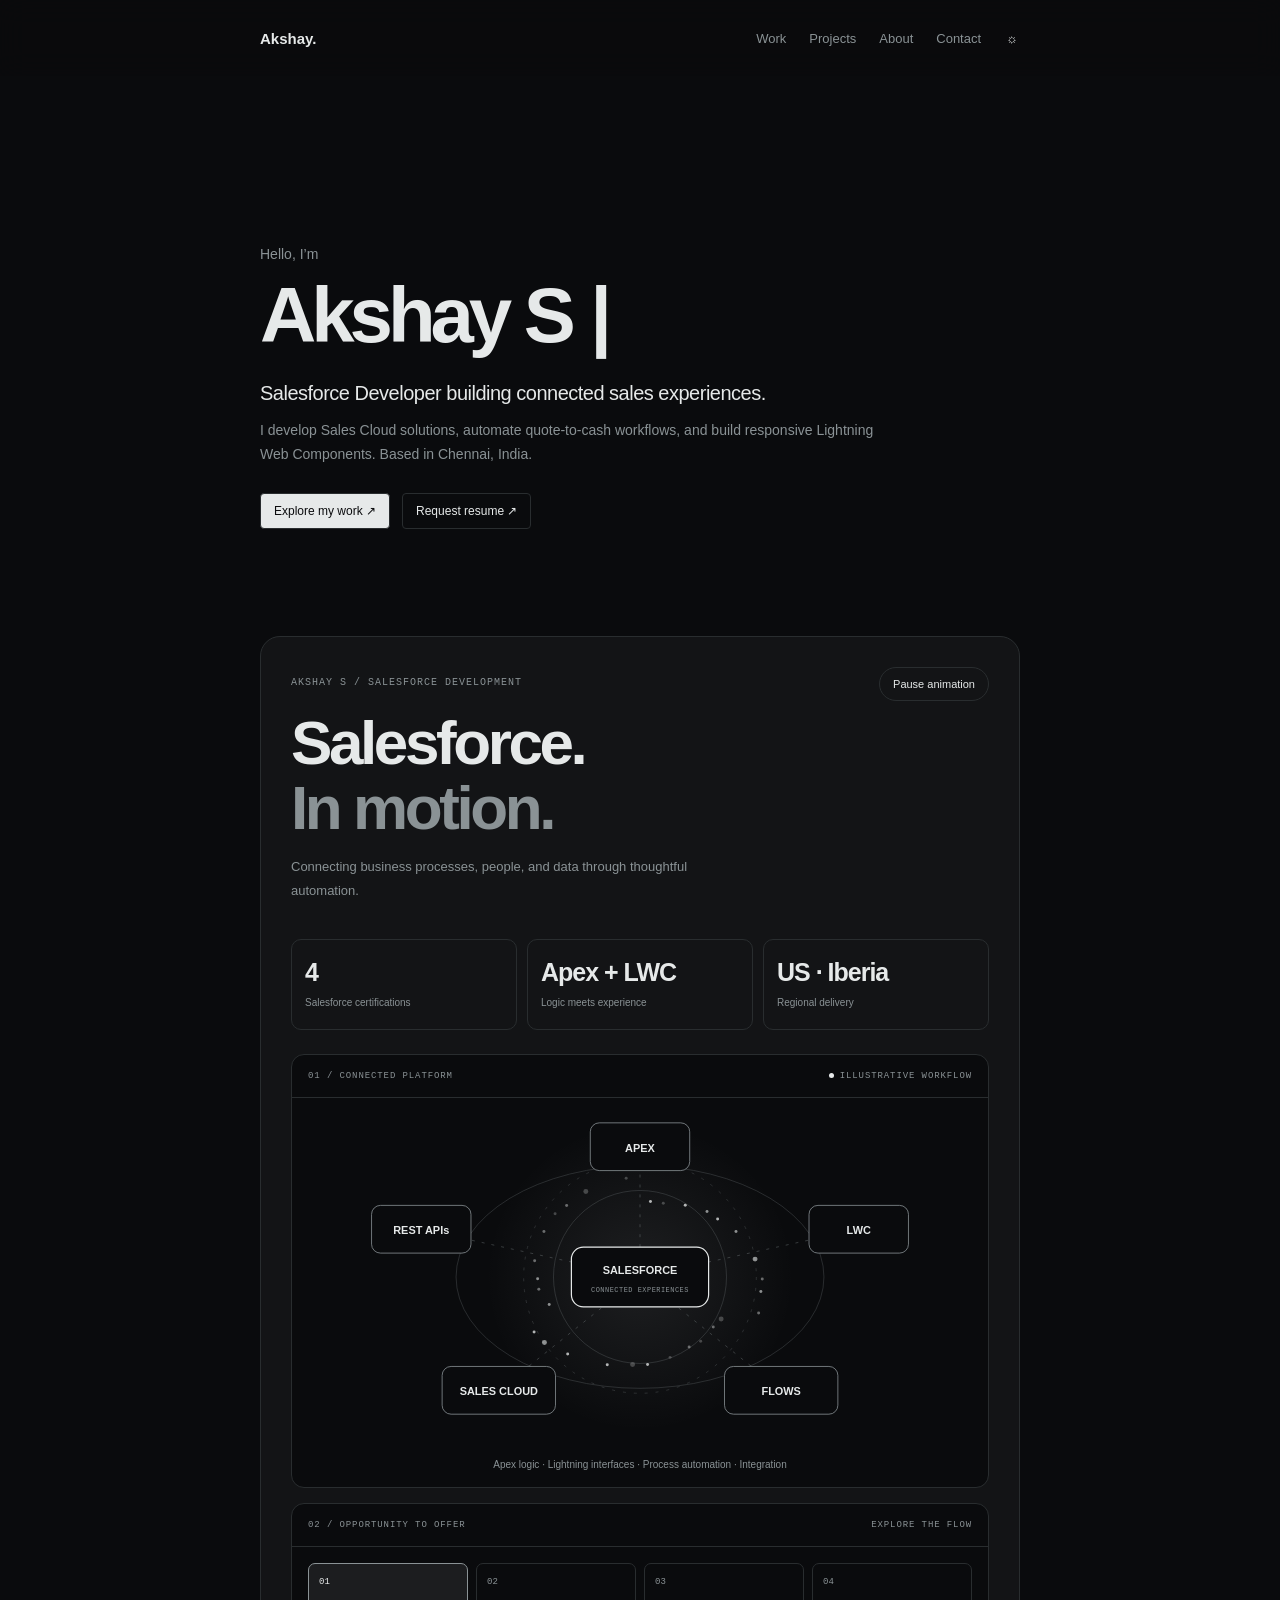
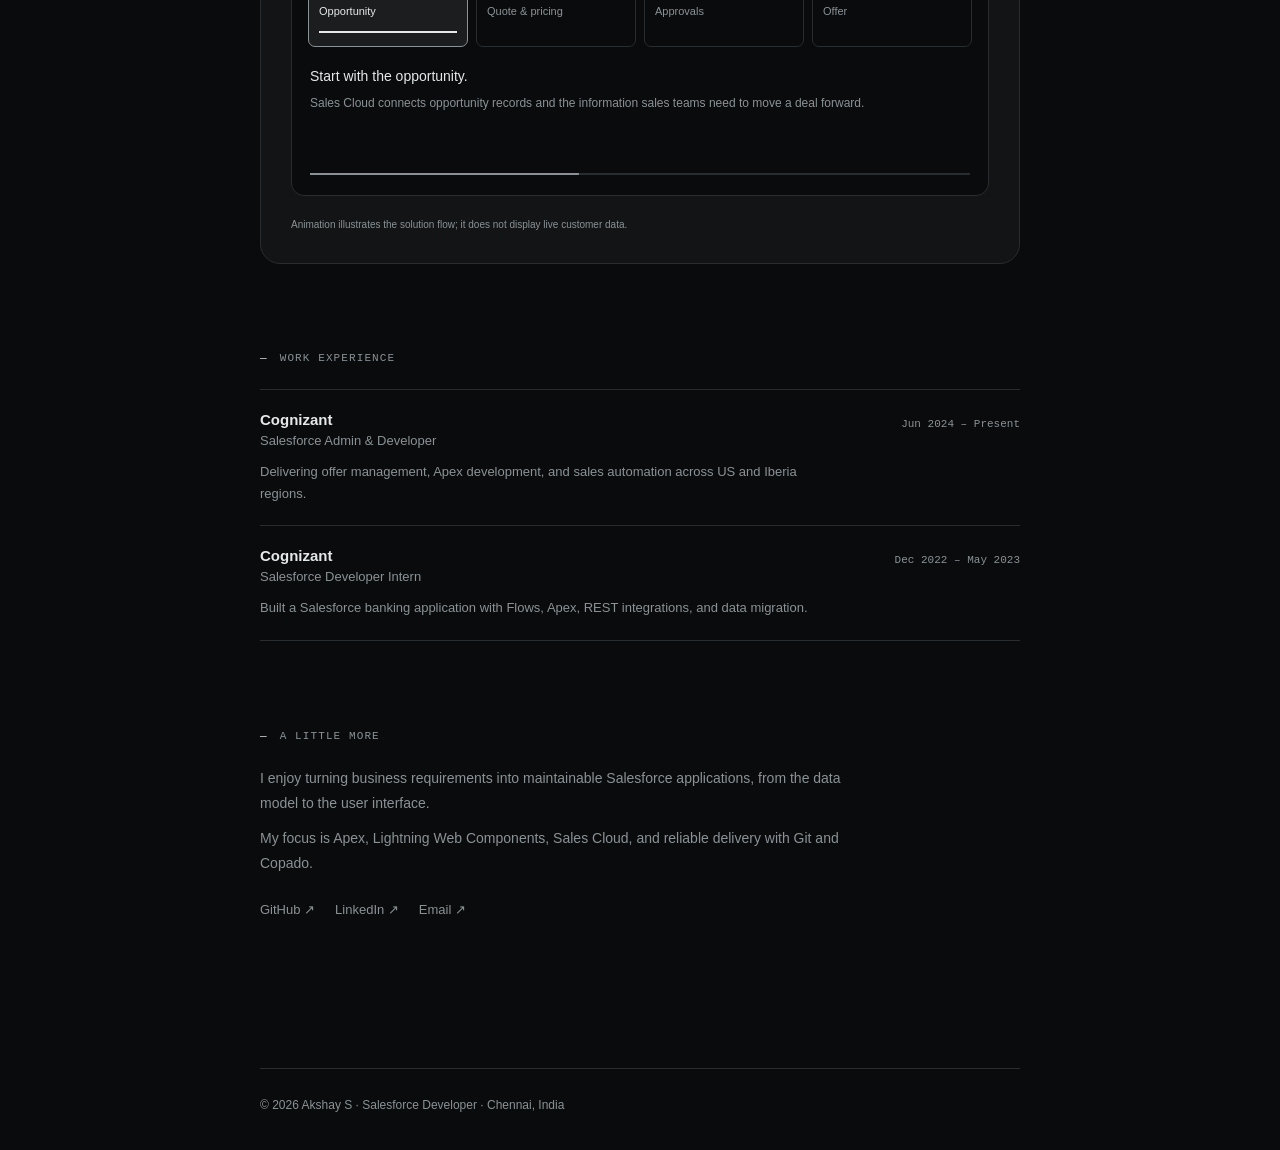
==== commit 8414558a: "Refresh cached animation assets" ====
--- a/site/index.html
+++ b/site/index.html
@@ -1,4 +1,4 @@
-<!doctype html><html lang="en"><head><meta charset="UTF-8"><meta name="viewport" content="width=device-width, initial-scale=1"><meta name="theme-color" content="#0a0b0d"><meta name="description" content="Akshay S, Salesforce Developer in Chennai. Apex, Lightning Web Components, Sales Cloud, and business process automation."><meta property="og:title" content="Akshay S | Salesforce Developer"><meta property="og:type" content="website"><title>Akshay S | Salesforce Developer</title><link rel="icon" href="./favicon.svg" type="image/svg+xml"><link rel="stylesheet" href="./style.css"><script src="./script.js" defer></script></head><body><a class="skip" href="#main">Skip to content</a><header class="journal-nav"><nav aria-label="Main navigation"><a class="journal-brand" href="./">Akshay.</a><button class="journal-menu" aria-label="Toggle navigation" aria-expanded="false" aria-controls="nav-links">☰</button><div class="journal-links" id="nav-links"><a href="./work/">Work</a><a href="./projects/">Projects</a><a href="./about/">About</a><a href="./contact/">Contact</a><button class="theme-toggle" aria-label="Switch to light theme">☼</button></div></nav></header><main class="journal-main" id="main"><section class="journal-hero"><p>Hello, I’m</p><h1>Akshay S<span class="name-cursor" aria-hidden="true">|</span></h1><h2>Salesforce Developer building connected sales experiences.</h2><p class="journal-subtitle">I develop Sales Cloud solutions, automate quote-to-cash workflows, and build responsive Lightning Web Components. Based in Chennai, India.</p><div class="hero-actions"><a class="journal-button primary" href="projects/">Explore my work ↗</a><a class="journal-button" href="mailto:sankarakshay08@gmail.com?subject=Resume%20request">Request resume ↗</a></div></section>
+<!doctype html><html lang="en"><head><meta charset="UTF-8"><meta name="viewport" content="width=device-width, initial-scale=1"><meta name="theme-color" content="#0a0b0d"><meta name="description" content="Akshay S, Salesforce Developer in Chennai. Apex, Lightning Web Components, Sales Cloud, and business process automation."><meta property="og:title" content="Akshay S | Salesforce Developer"><meta property="og:type" content="website"><title>Akshay S | Salesforce Developer</title><link rel="icon" href="./favicon.svg" type="image/svg+xml"><link rel="stylesheet" href="./style.css?v=motion2"><script src="./script.js?v=motion2" defer></script></head><body><a class="skip" href="#main">Skip to content</a><header class="journal-nav"><nav aria-label="Main navigation"><a class="journal-brand" href="./">Akshay.</a><button class="journal-menu" aria-label="Toggle navigation" aria-expanded="false" aria-controls="nav-links">☰</button><div class="journal-links" id="nav-links"><a href="./work/">Work</a><a href="./projects/">Projects</a><a href="./about/">About</a><a href="./contact/">Contact</a><button class="theme-toggle" aria-label="Switch to light theme">☼</button></div></nav></header><main class="journal-main" id="main"><section class="journal-hero"><p>Hello, I’m</p><h1>Akshay S<span class="name-cursor" aria-hidden="true">|</span></h1><h2>Salesforce Developer building connected sales experiences.</h2><p class="journal-subtitle">I develop Sales Cloud solutions, automate quote-to-cash workflows, and build responsive Lightning Web Components. Based in Chennai, India.</p><div class="hero-actions"><a class="journal-button primary" href="projects/">Explore my work ↗</a><a class="journal-button" href="mailto:sankarakshay08@gmail.com?subject=Resume%20request">Request resume ↗</a></div></section>
 <section class="sales-motion" aria-labelledby="motion-title"><div class="motion-top"><div><p class="motion-eyebrow">AKSHAY S / SALESFORCE DEVELOPMENT</p><h2 id="motion-title">Salesforce.<br><em>In motion.</em></h2><p class="motion-intro">Connecting business processes, people, and data through thoughtful automation.</p></div><button class="motion-pause" aria-pressed="false">Pause animation</button></div>
 <div class="motion-stat-row"><div><strong>4</strong><span>Salesforce certifications</span></div><div><strong>Apex + LWC</strong><span>Logic meets experience</span></div><div><strong>US · Iberia</strong><span>Regional delivery</span></div></div>
 <div class="orbit-panel"><div class="orbit-caption"><span>01 / CONNECTED PLATFORM</span><span class="motion-signal"><i></i>ILLUSTRATIVE WORKFLOW</span></div><svg viewBox="0 0 700 360" role="img" aria-labelledby="orbit-title orbit-desc"><title id="orbit-title">Salesforce connected platform</title><desc id="orbit-desc">Apex, Lightning Web Components, Flows, Sales Cloud, and REST APIs connect around Salesforce. Moving particles illustrate connections.</desc><defs><radialGradient id="orbit-glow"><stop stop-color="currentColor" stop-opacity=".09"/><stop offset="1" stop-color="currentColor" stop-opacity="0"/></radialGradient></defs><circle cx="350" cy="180" r="155" fill="url(#orbit-glow)"/><g class="orbit-rings"><circle cx="350" cy="180" r="117"/><circle cx="350" cy="180" r="87"/><ellipse cx="350" cy="180" rx="185" ry="112"/></g><g class="orbit-lines"><path d="M350 180L350 49M350 180L570 132M350 180L492 294M350 180L208 294M350 180L130 132"/></g><g class="orbit-dots" aria-hidden="true"></g><g class="orbit-node"><rect x="300" y="25" width="100" height="48" rx="9"/><text x="350" y="54">APEX</text><rect x="520" y="108" width="100" height="48" rx="9"/><text x="570" y="137">LWC</text><rect x="435" y="270" width="114" height="48" rx="9"/><text x="492" y="299">FLOWS</text><rect x="151" y="270" width="114" height="48" rx="9"/><text x="208" y="299">SALES CLOUD</text><rect x="80" y="108" width="100" height="48" rx="9"/><text x="130" y="137">REST APIs</text></g><g class="orbit-center"><rect x="281" y="150" width="138" height="60" rx="12"/><text x="350" y="177">SALESFORCE</text><text class="orbit-sub" x="350" y="195">CONNECTED EXPERIENCES</text></g></svg><p>Apex logic · Lightning interfaces · Process automation · Integration</p></div>
